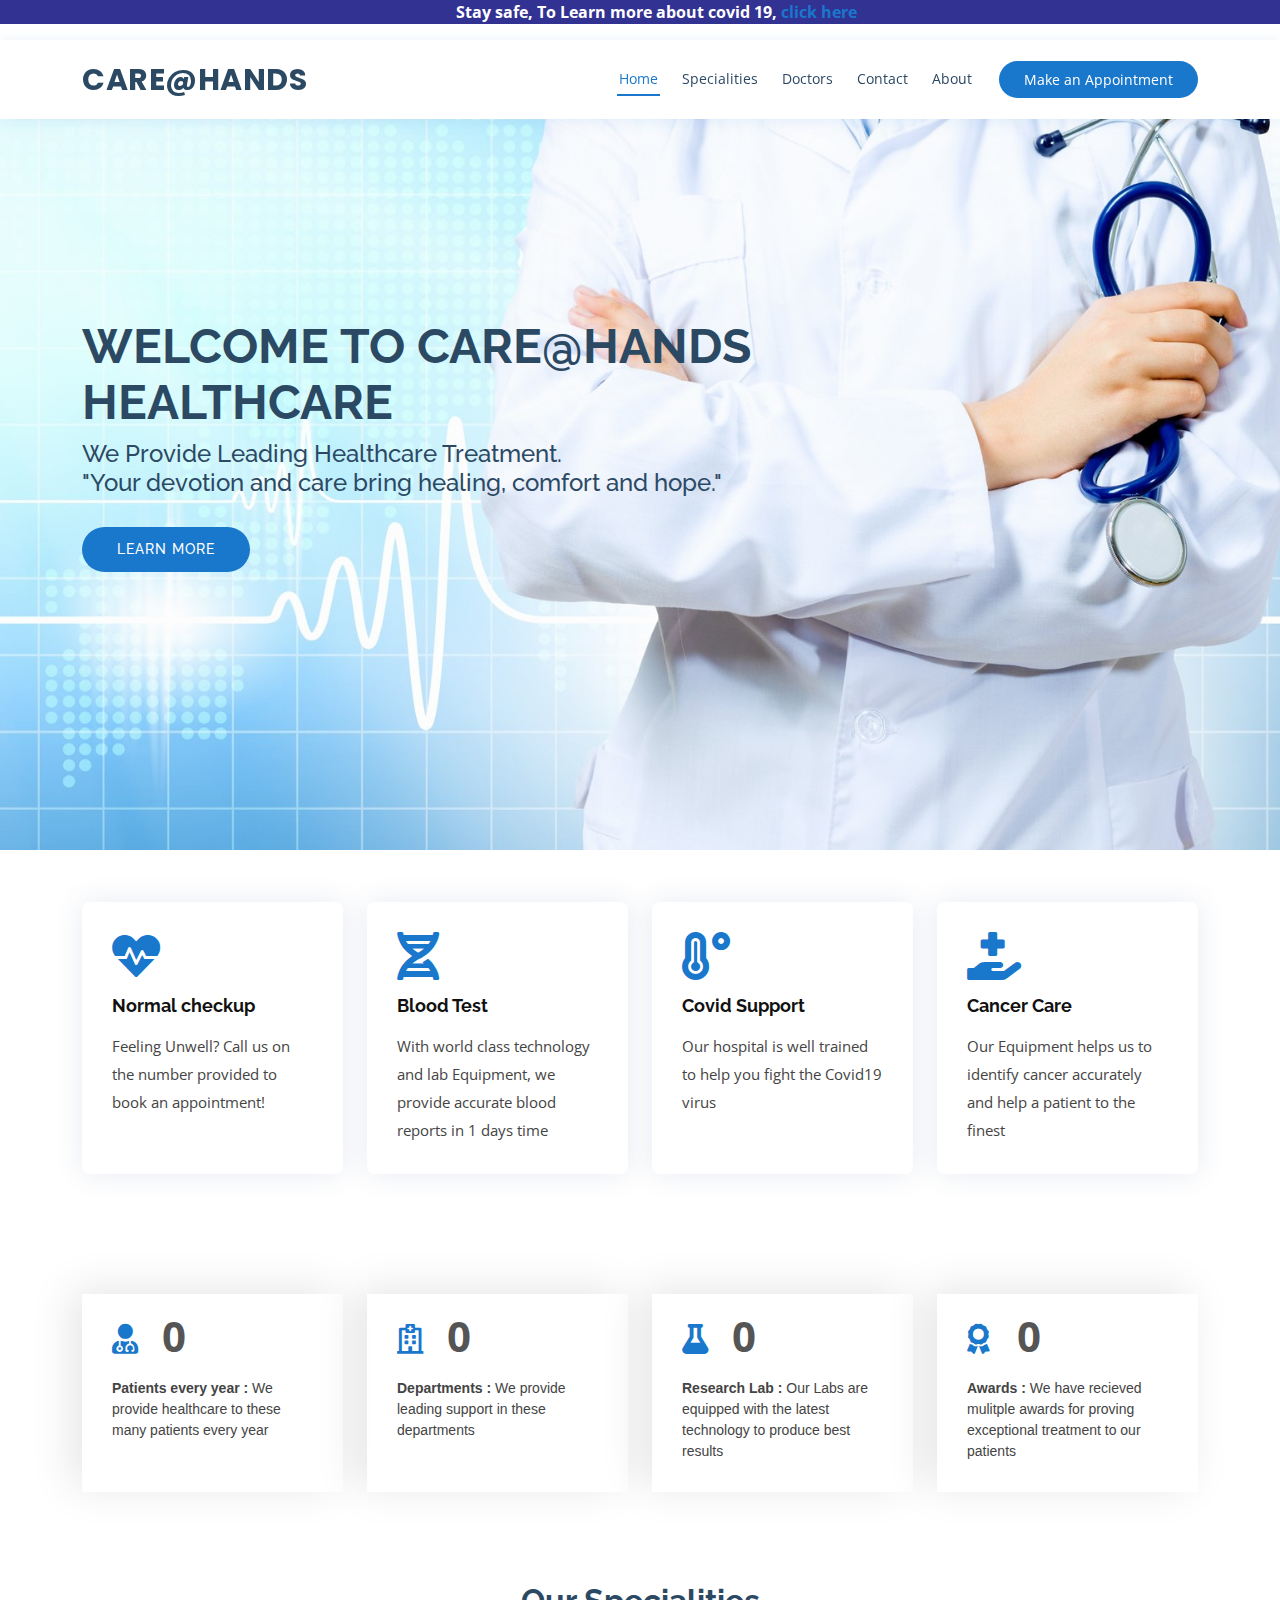
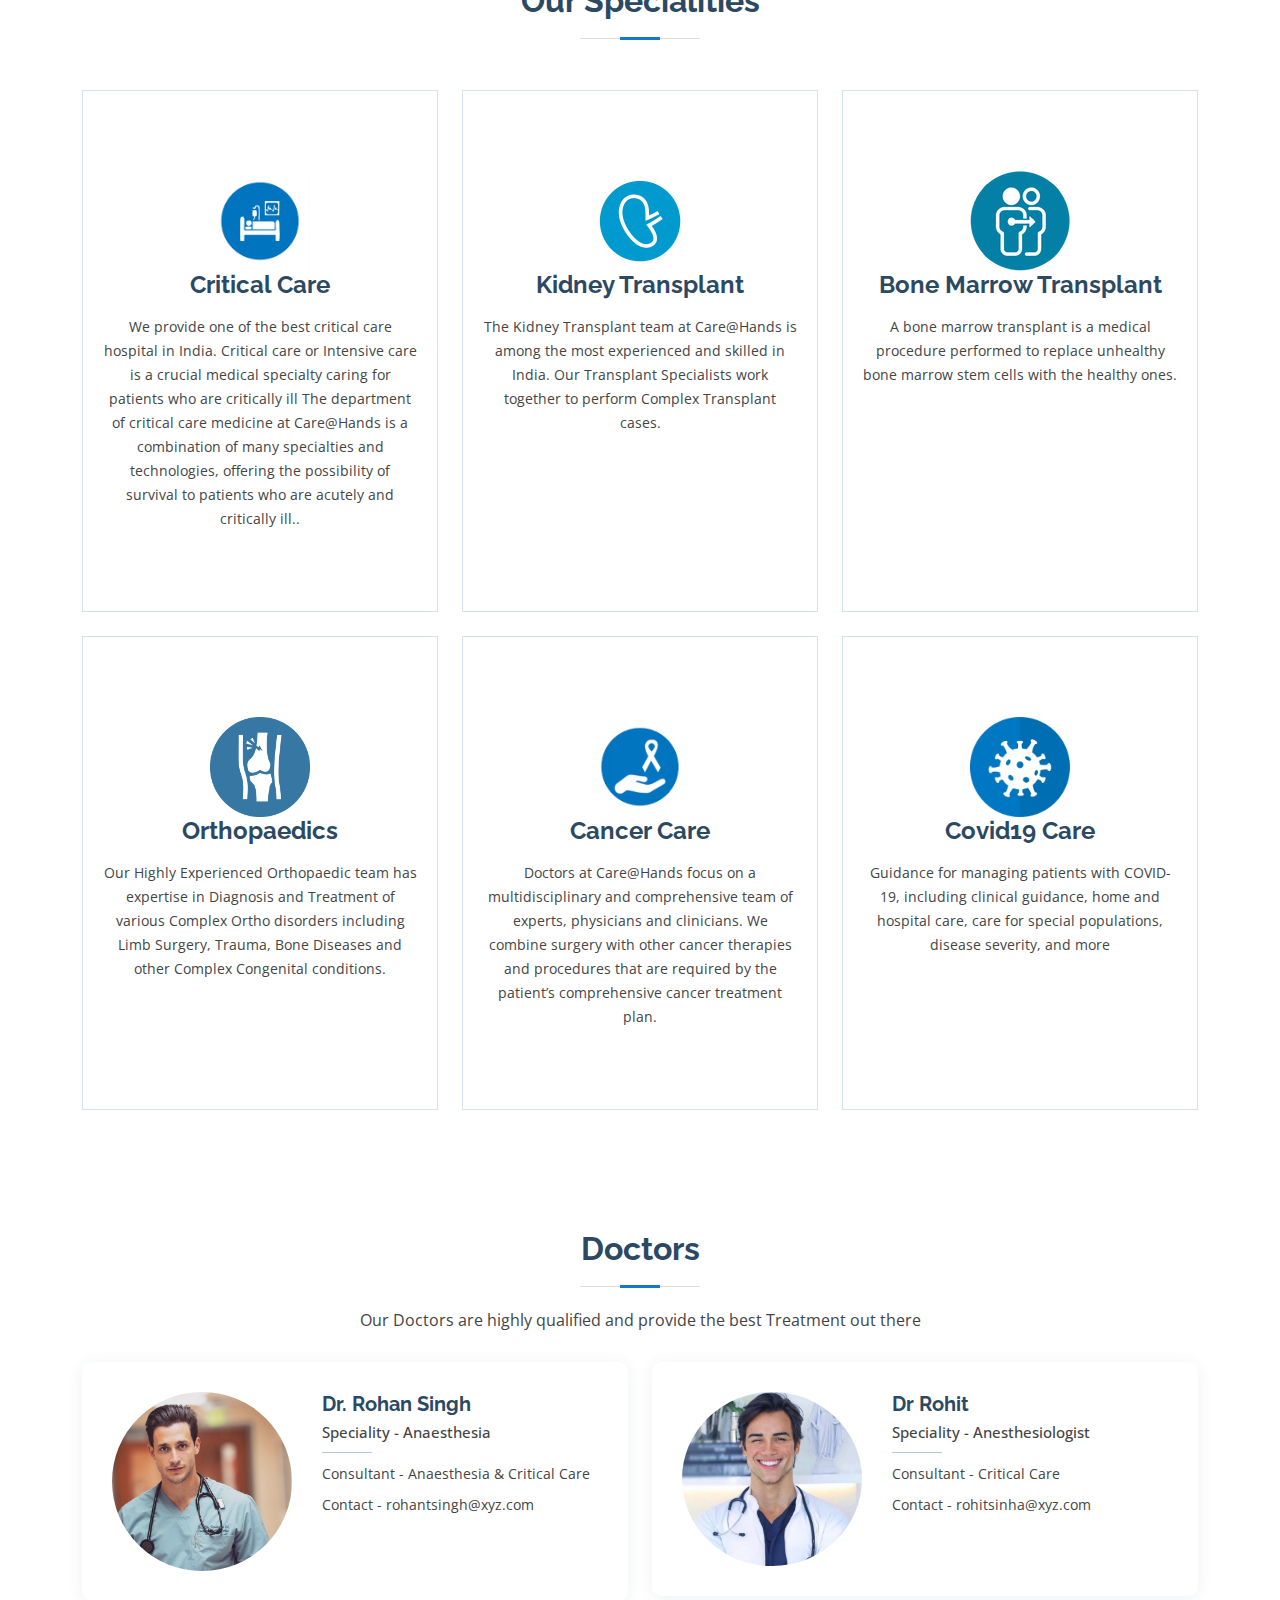
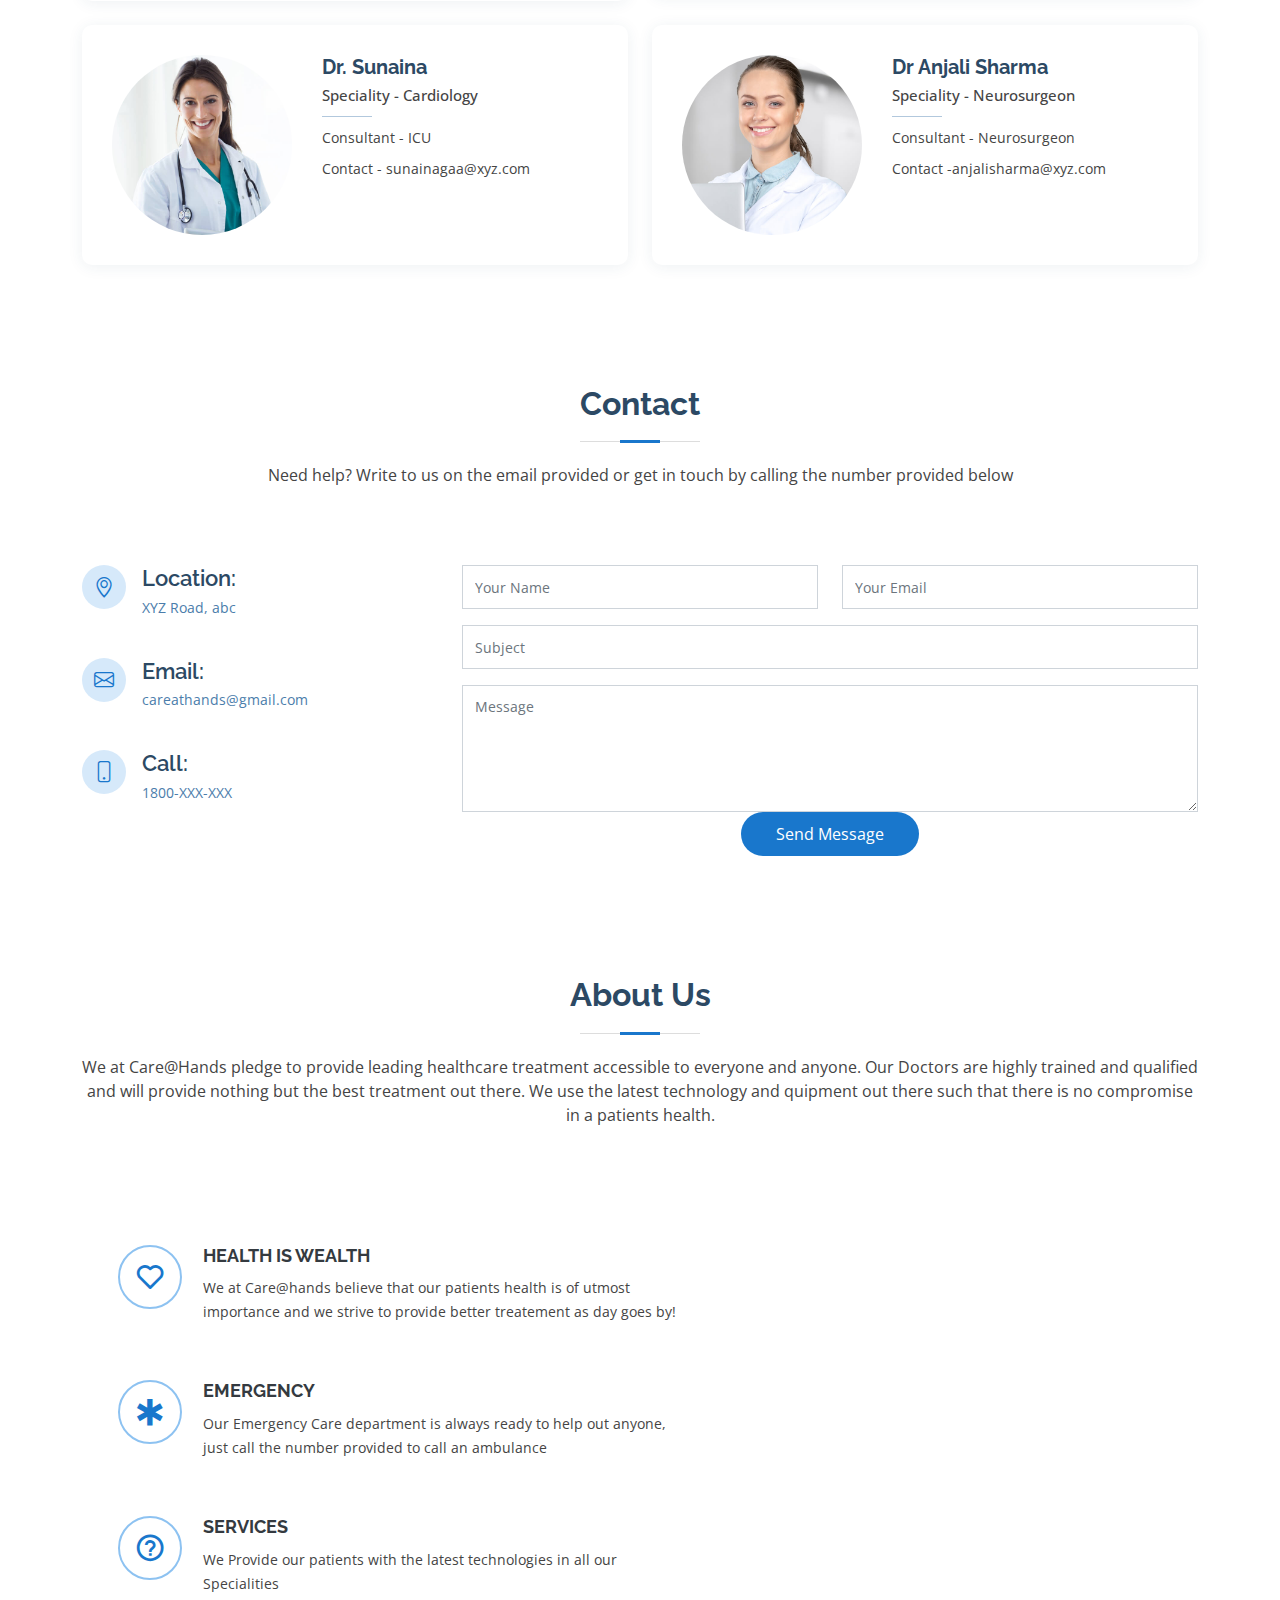
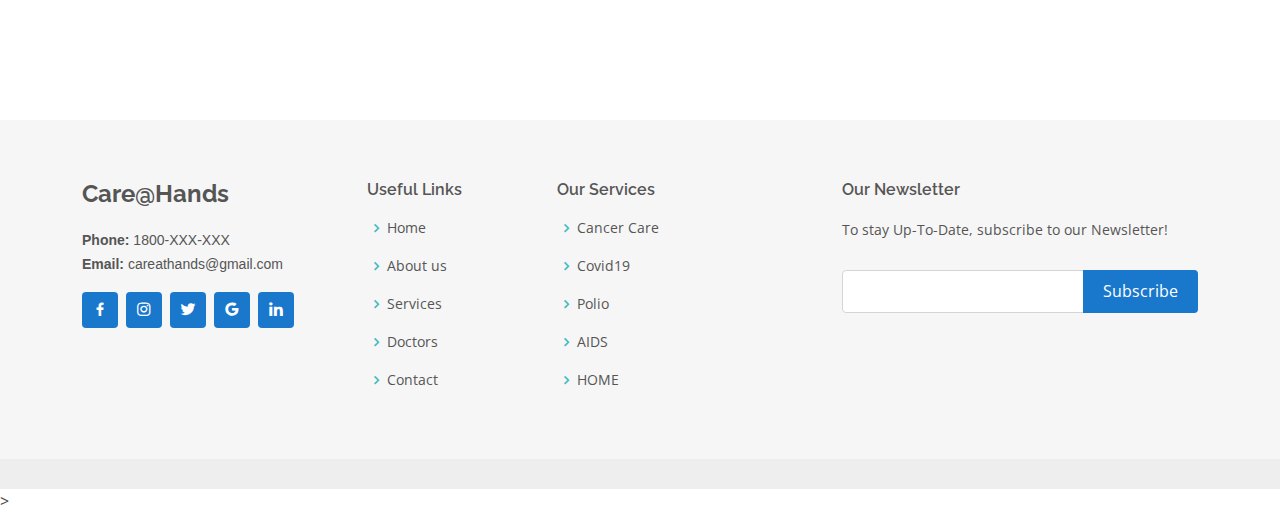
==== index.html @ 5144d8f8 "My Project" ====
<!DOCTYPE html>
<html lang="en">

<head>
  <meta charset="utf-8">
  <meta content="width=device-width, initial-scale=1.0" name="viewport">

  <title>Welcome to Care@Hands</title>
  

 
  <link href="https://fonts.googleapis.com/css?family=Open+Sans:300,300i,400,400i,600,600i,700,700i|Raleway:300,300i,400,400i,500,500i,600,600i,700,700i|Poppins:300,300i,400,400i,500,500i,600,600i,700,700i" rel="stylesheet">

  
  <link href="vendor/animate.css/animate.min.css" rel="stylesheet">
  <link href="vendor/bootstrap/css/bootstrap.min.css" rel="stylesheet">
  <link href="vendor/bootstrap-icons/bootstrap-icons.css" rel="stylesheet">
  <link href="vendor/boxicons/css/boxicons.min.css" rel="stylesheet">
  <link href="vendor/fontawesome-free/css/all.min.css" rel="stylesheet">
  <link href="vendor/glightbox/css/glightbox.min.css" rel="stylesheet">
 
  

  
  <link href="css/style.css" rel="stylesheet">
</head>

<body>

  
  <!-- covd -->
  
  <ul class="covid">
    Stay safe, To Learn more about covid 19, <a href="https://www.who.int/health-topics/coronavirus">click here</a>
  </ul>
  <!-- hd -->
  <header id="header" class="fixed-top">
    <div class="container d-flex align-items-center">

      <h1 class="logo me-auto"><a href="index.html">CARE@HANDS</a></h1>
    
      <nav id="navbar" class="navbar order-last order-lg-0">
        <ul>
          <li><a class="nav-link scrollto active" href="#home">Home</a></li>
          <li><a class="nav-link scrollto" href="#services">Specialities</a></li>
          <li><a class="nav-link scrollto" href="#doctors">Doctors</a></li>       
          <li><a class="nav-link scrollto" href="#contact">Contact</a></li>
          <li><a class="nav-link scrollto" href="#about">About</a></li>
        </ul>
        <i class="bi bi-list mobile-nav-toggle"></i>
      </nav><!-- navbar -->

      <a href="./appointment.html" class="appointment-btn "><span class="d-none d-md-inline">Make an</span> Appointment</a>

    </div>
  </header>
  <!-- hd -->

  <!-- hm -->
  <section id="home" class="d-flex align-items-center">
    <div class="container">
      <h1>Welcome to Care@Hands <br> Healthcare</h1>
      <h2>We Provide Leading Healthcare Treatment.<br>"Your devotion and care bring healing, comfort and hope."</h2>
      <a href="#about" class="btn-get-started scrollto">Learn More</a>
    </div>
  </section>
  <!-- hm -->


  <br><br><br><br><br><br><br><br>
  <main id="main">
    
    <!-- ft -->
    <section id="featured-services" class="featured-services">
      <div class="container" data-aos="fade-up">

        <div class="row">
          <div class="col-md-6 col-lg-3 d-flex align-items-stretch mb-5 mb-lg-0">
            <div class="icon-box" data-aos="fade-up" data-aos-delay="100">
              <div class="icon"><i class="fas fa-heartbeat"></i></div>
              <h4 class="title"><a href=""> Normal checkup</a></h4>
              <p class="description">Feeling Unwell? Call us on the number provided to book an appointment!</p>
            </div>
          </div>

          <div class="col-md-6 col-lg-3 d-flex align-items-stretch mb-5 mb-lg-0">
            <div class="icon-box" data-aos="fade-up" data-aos-delay="400">
              <div class="icon"><i class="fas fa-dna"></i></div>
              <h4 class="title"><a href="">Blood Test</a></h4>
              <p class="description">With world class technology and lab Equipment, we provide accurate blood reports in 1 days time</p>
            </div>
          </div>
          
          <div class="col-md-6 col-lg-3 d-flex align-items-stretch mb-5 mb-lg-0">
            <div class="icon-box" data-aos="fade-up" data-aos-delay="300">
              <div class="icon"><i class="fas fa-temperature-high"></i></div>
              <h4 class="title"><a href="">Covid Support</a></h4>
              <p class="description">Our hospital is well trained to help you fight the Covid19 virus</p>
            </div>
          </div>

          <div class="col-md-6 col-lg-3 d-flex align-items-stretch mb-5 mb-lg-0">
            <div class="icon-box" data-aos="fade-up" data-aos-delay="200">
              <div class="icon"><i class="fas fa-hand-holding-medical"></i></div>
              <h4 class="title"><a href="">Cancer Care</a></h4>
              <p class="description">Our Equipment helps us to identify cancer accurately and help a patient to the finest</p>
            </div>
          </div>

        </div>

      </div>
    </section>
    <!-- ft -->

   
<!-- cnt -->


   <section id="counts" class="counts">
    <div class="container" data-aos="fade-up">

      <div class="row no-gutters">

        <div class="col-lg-3 col-md-6 d-md-flex align-items-md-stretch">
          <div class="count-box">
            <i class="fas fa-user-md"></i>
            <span data-purecounter-start="0" data-purecounter-end="25000" data-purecounter-duration="1" class="purecounter"></span>
            <p><strong>Patients every year :</strong> We provide healthcare to these many patients every year</p>
          </div>
        </div>

        <div class="col-lg-3 col-md-6 d-md-flex align-items-md-stretch">
          <div class="count-box">
            <i class="far fa-hospital"></i>
            <span data-purecounter-start="0" data-purecounter-end="20" data-purecounter-duration="1" class="purecounter"></span>
            <p><strong>Departments :</strong> We provide leading support in these departments</p>
          </div>
        </div>

        <div class="col-lg-3 col-md-6 d-md-flex align-items-md-stretch">
          <div class="count-box">
            <i class="fas fa-flask"></i>
            <span data-purecounter-start="0" data-purecounter-end="23" data-purecounter-duration="1" class="purecounter"></span>
            <p><strong>Research Lab :</strong> Our Labs are equipped with the latest technology to produce best results </p>
          </div>
        </div>

        <div class="col-lg-3 col-md-6 d-md-flex align-items-md-stretch">
          <div class="count-box">
            <i class="fas fa-award"></i>
            <span data-purecounter-start="0" data-purecounter-end="250" data-purecounter-duration="1" class="purecounter"></span>
            <p><strong>Awards :</strong> We have recieved mulitple awards for proving exceptional treatment to our patients</p>
          </div>
        </div>

      </div>

    </div>
  </section>
  <!-- cnt -->

    <!-- srvc -->
    <section id="services" class="services">
      <div class="container">

        <div class="section-title">
          <h2>Our Specialities</h2>
        </div>

        <div class="row">
          <div class="col-lg-4 col-md-6 d-flex align-items-stretch">
            <div class="icon-box">
              
              <img src="./img/homepage/care.png" style="width: 100px ; height: 100px;">
              <h4><a href="">Critical Care</a></h4>
              <p>We provide one of the best critical care hospital in India. 
                Critical care or Intensive care is a crucial medical specialty caring for patients who are critically ill
                The department of critical care medicine at Care@Hands is a combination of many specialties and technologies,
                 offering the possibility of survival to patients who are acutely and critically ill.. </p>
            </div>
          </div>

          <div class="col-lg-4 col-md-6 d-flex align-items-stretch mt-4 mt-md-0">
            <div class="icon-box">
              <img src="./img/homepage/kidney.png" style="width: 100px ; height: 100px;">
              <h4><a href="">Kidney Transplant</a></h4>
              <p>The Kidney Transplant team at Care@Hands is among the most experienced and skilled in India. Our Transplant Specialists work
                 together to perform Complex Transplant cases.

              </p>
            </div>
          </div>

          <div class="col-lg-4 col-md-6 d-flex align-items-stretch mt-4 mt-lg-0">
            <div class="icon-box">
              <img src="./img/homepage/bone-marrow-transplant_0.png" style="width: 100px ; height: 100px;">
              <h4><a href="">Bone Marrow Transplant</a></h4>
              <p>A bone marrow transplant is a medical procedure performed to replace unhealthy bone marrow stem cells with the healthy ones.
                 </p>
            </div>
          </div>

          <div class="col-lg-4 col-md-6 d-flex align-items-stretch mt-4">
            <div class="icon-box">
              <img src="./img/homepage/orthopedic.jpg" style="width: 100px ; height: 100px;">
              <h4><a href="">Orthopaedics</a></h4>
              <p>Our Highly Experienced Orthopaedic team has expertise in Diagnosis and Treatment of various Complex
                 Ortho disorders including Limb Surgery, Trauma, Bone Diseases and other Complex Congenital conditions.</p>
            </div>
          </div>

          <div class="col-lg-4 col-md-6 d-flex align-items-stretch mt-4">
            <div class="icon-box">
              <img src="./img/homepage/cancer.png" style="width: 100px ; height: 100px;">
              <h4><a href="">Cancer Care</a></h4>
              <p>Doctors at Care@Hands focus on a multidisciplinary and comprehensive team of experts, physicians and clinicians. 
                We combine surgery with other cancer therapies and procedures that are required by the patient’s comprehensive cancer treatment plan.</p>
            </div>
          </div>

          <div class="col-lg-4 col-md-6 d-flex align-items-stretch mt-4">
            <div class="icon-box">
              <img src="./img/homepage/COVID-19+icon.png" style="width: 100px ; height: 100px;">
              <h4><a href="">Covid19 Care</a></h4>
              <p>Guidance for managing patients with COVID-19, including clinical guidance, 
                home and hospital care, care for special populations, disease severity, and more</p>
            </div>
          </div>

        </div>

      </div>
    </section>
    <!-- serv -->

    
    

    <!-- dctr -->
    <section id="doctors" class="doctors">
      <div class="container">

        <div class="section-title">
          <h2>Doctors</h2>
          <p>Our Doctors are highly qualified and provide the best Treatment out there</p>
        </div>

        <div class="row">

          <div class="col-lg-6">
            <div class="member d-flex align-items-start">
              <div class="pic"><img src="img/doctors/1.png" class="img-fluid" alt=""></div>
              <div class="member-info">
                <h4>Dr. Rohan Singh</h4>
                <span> Speciality - Anaesthesia</span>
                <p>Consultant - Anaesthesia & Critical Care</p>
                <p>Contact - rohantsingh@xyz.com</p>
                
              </div>
            </div>
          </div>

          <div class="col-lg-6 mt-4 mt-lg-0">
            <div class="member d-flex align-items-start">
              <div class="pic"><img src="img/doctors/2.jpg" class="img-fluid" alt=""></div>
              <div class="member-info">
                <h4>Dr Rohit</h4>
                <span>Speciality - Anesthesiologist</span>
                <p>Consultant - Critical Care</p>
                <p>Contact - rohitsinha@xyz.com</p>
                
              </div>
            </div>
          </div>

          <div class="col-lg-6 mt-4">
            <div class="member d-flex align-items-start">
              <div class="pic"><img src="img/doctors/3.jpg" class="img-fluid" alt=""></div>
              <div class="member-info">
                <h4>Dr. Sunaina</h4>
                <span>Speciality - Cardiology</span>
                <p>Consultant - ICU</p>
                <p>Contact - sunainagaa@xyz.com</p>
                
              </div>
            </div>
          </div>

          <div class="col-lg-6 mt-4">
            <div class="member d-flex align-items-start">
              <div class="pic"><img src="img/doctors/4.jpg" class="img-fluid" alt=""></div>
              <div class="member-info">
                <h4>Dr Anjali Sharma</h4>
                <span>Speciality - Neurosurgeon</span>
                <p>Consultant - Neurosurgeon</p>
                <p>Contact -anjalisharma@xyz.com</p>
                
              </div>
            </div>
          </div>

        </div>

      </div>
    </section>
    <!-- dctr -->

   

    <!-- contact -->
    <section id="contact" class="contact">
      <div class="container">

        <div class="section-title">
          <h2>Contact</h2>
          <p>Need help? 
            Write to us on the email provided or get in touch by calling the number provided below
          </p>
        </div>
      </div>

      
      <div class="container">
        <div class="row mt-5">

          <div class="col-lg-4">
            <div class="info">
              <div class="address">
                <i class="bi bi-geo-alt"></i>
                <h4>Location:</h4>
                <p>XYZ Road, abc</p>
              </div>

              <div class="email">
                <i class="bi bi-envelope"></i>
                <h4>Email:</h4>
                <p>careathands@gmail.com</p>
              </div>

              <div class="phone">
                <i class="bi bi-phone"></i>
                <h4>Call:</h4>
                <p>1800-XXX-XXX</p>
              </div>
            </div>
          </div>

          <div class="col-lg-8 mt-5 mt-lg-0">
            <form action="" role="form" class="php-email-form">
              <div class="row">
                <div class="col-md-6 form-group">
                  <input type="text" name="name" class="form-control" id="name" placeholder="Your Name" required>
                </div>
                <div class="col-md-6 form-group mt-3 mt-md-0">
                  <input type="email" class="form-control" name="email" id="email" placeholder="Your Email" required>
                </div>
              </div>
              <div class="form-group mt-3">
                <input type="text" class="form-control" name="subject" id="subject" placeholder="Subject" required>
              </div>
              <div class="form-group mt-3">
                <textarea class="form-control" name="message" rows="5" placeholder="Message" required></textarea>
              </div>
              <div class="text-center"><button type="submit">Send Message</button></div>
            </form>

          </div>

        </div>

      </div>
    </section>
    <!-- contact -->
<!-- abt -->
 <section id="about" class="about">
  <div class="container" data-aos="fade-up">
    <div class="section-title">
      <h2>About Us</h2>
      <p>We at Care@Hands pledge to provide leading healthcare treatment accessible to everyone and anyone. Our Doctors are highly trained and qualified and will provide 
        nothing but the best treatment out there. We use the latest technology and quipment out there such that there is no compromise in a patients health.</p>
    </div>

<div class="row">

<div class="col-xl-7 col-lg-6 icon-boxes d-flex flex-column align-items-stretch
 justify-content-center py-5 px-lg-5">
        
        <div class="icon-box">
          <div class="icon"><i class="bx bx-heart"></i></div>
          <h4 class="title"><a href="">HEALTH IS WEALTH</a></h4>
          <p class="description">We at Care@hands believe that our patients health is of utmost importance and we strive to provide better treatement as day goes by!</p>
        </div>

        <div class="icon-box">
          <div class="icon"><i class="bx bx-health"></i></div>
          <h4 class="title"><a href="">EMERGENCY</a></h4>
          <p class="description">Our Emergency Care department is always ready to help out anyone, just call the number provided to call an ambulance</p>
        </div>

        <div class="icon-box">
          <div class="icon"><i class="bx bx-help-circle"></i></div>
          <h4 class="title"><a href="">SERVICES </a></h4>
          <p class="description">We Provide our patients with the latest technologies in all our Specialities</p>
        </div>
        
      </div>
    </div>

  </div>
</section>
<!-- abt -->
  </main>
  <!-- main -->

  <!-- ft -->
  <footer id="footer">
    <div class="footer-top">
      <div class="container">
        <div class="row">

          <div class="col-lg-3 col-md-6">
            <div class="footer-info">
              <h3>Care@Hands</h3>
              <p>
                <strong>Phone:</strong> 1800-XXX-XXX<br>
                <strong>Email:</strong> careathands@gmail.com<br>
              </p>
              <div class="social-links mt-3">
                <a href="https://www.facebook.com" class="facebook"><i class="bx bxl-facebook"></i></a>
                <a href="https://www.instagram.com" class="instagram"><i class="bx bxl-instagram"></i></a>
                <a href="https://www.twitter.com" class="twitter"><i class="bx bxl-twitter"></i></a>
                <a href="https://www.google.com" class="google-plus"><i class="bx bxl-google"></i></a>  
                <a href="https://www.linkedin.com" class="linkedin"><i class="bx bxl-linkedin"></i></a>
              </div>
            </div>
          </div>

          <div class="col-lg-2 col-md-6 footer-links">
            <h4>Useful Links</h4>
            <ul>
              <li><i class="bx bx-chevron-right"></i> <a href="#">Home</a></li>
              <li><i class="bx bx-chevron-right"></i> <a href="#about">About us</a></li>
              <li><i class="bx bx-chevron-right"></i> <a href="#services">Services</a></li>
              <li><i class="bx bx-chevron-right"></i> <a href="#doctors">Doctors</a></li>
              <li><i class="bx bx-chevron-right"></i> <a href="#contact">Contact</a></li>
            </ul>
          </div>

          <div class="col-lg-3 col-md-6 footer-links">
            <h4>Our Services</h4>
            <ul>
              <li><i class="bx bx-chevron-right"></i> <a href="./cancer.html">Cancer Care</a></li>
              <li><i class="bx bx-chevron-right"></i> <a href="https://www.cdc.gov/coronavirus/2019-ncov/symptoms-testing/symptoms.html">Covid19</a></li>
              <li><i class="bx bx-chevron-right"></i> <a href="./polio.html">Polio</a></li>
              <li><i class="bx bx-chevron-right"></i> <a href="./aids.html">AIDS</a></li>
              <li><i class="bx bx-chevron-right"></i> <a href="./index.html">HOME</a></li>
            </ul>
          </div>

          <div class="col-lg-4 col-md-6 footer-newsletter">
            <h4>Our Newsletter</h4>
            <p>To stay Up-To-Date, subscribe to our Newsletter! </p>
            <form action="" method="post">
              <input type="email" name="email"><input type="submit" value="Subscribe">
            </form>

          </div>

        </div>
      </div>
    </div>

  </footer>
  
  <!-- ft -->

  <div id="preloader"></div>
  <a href="#" class="back-to-top d-flex align-items-center justify-content-center"><i class="bi bi-arrow-up-short"></i></a>


  
 
  <script src="vendor/bootstrap/js/bootstrap.bundle.min.js"></script>
  <script src="vendor/glightbox/js/glightbox.min.js"></script>
  >
  <script src="vendor/purecounter/purecounter.js"></script>
 

  
  <script src="js/main.js"></script>

</body>

</html>
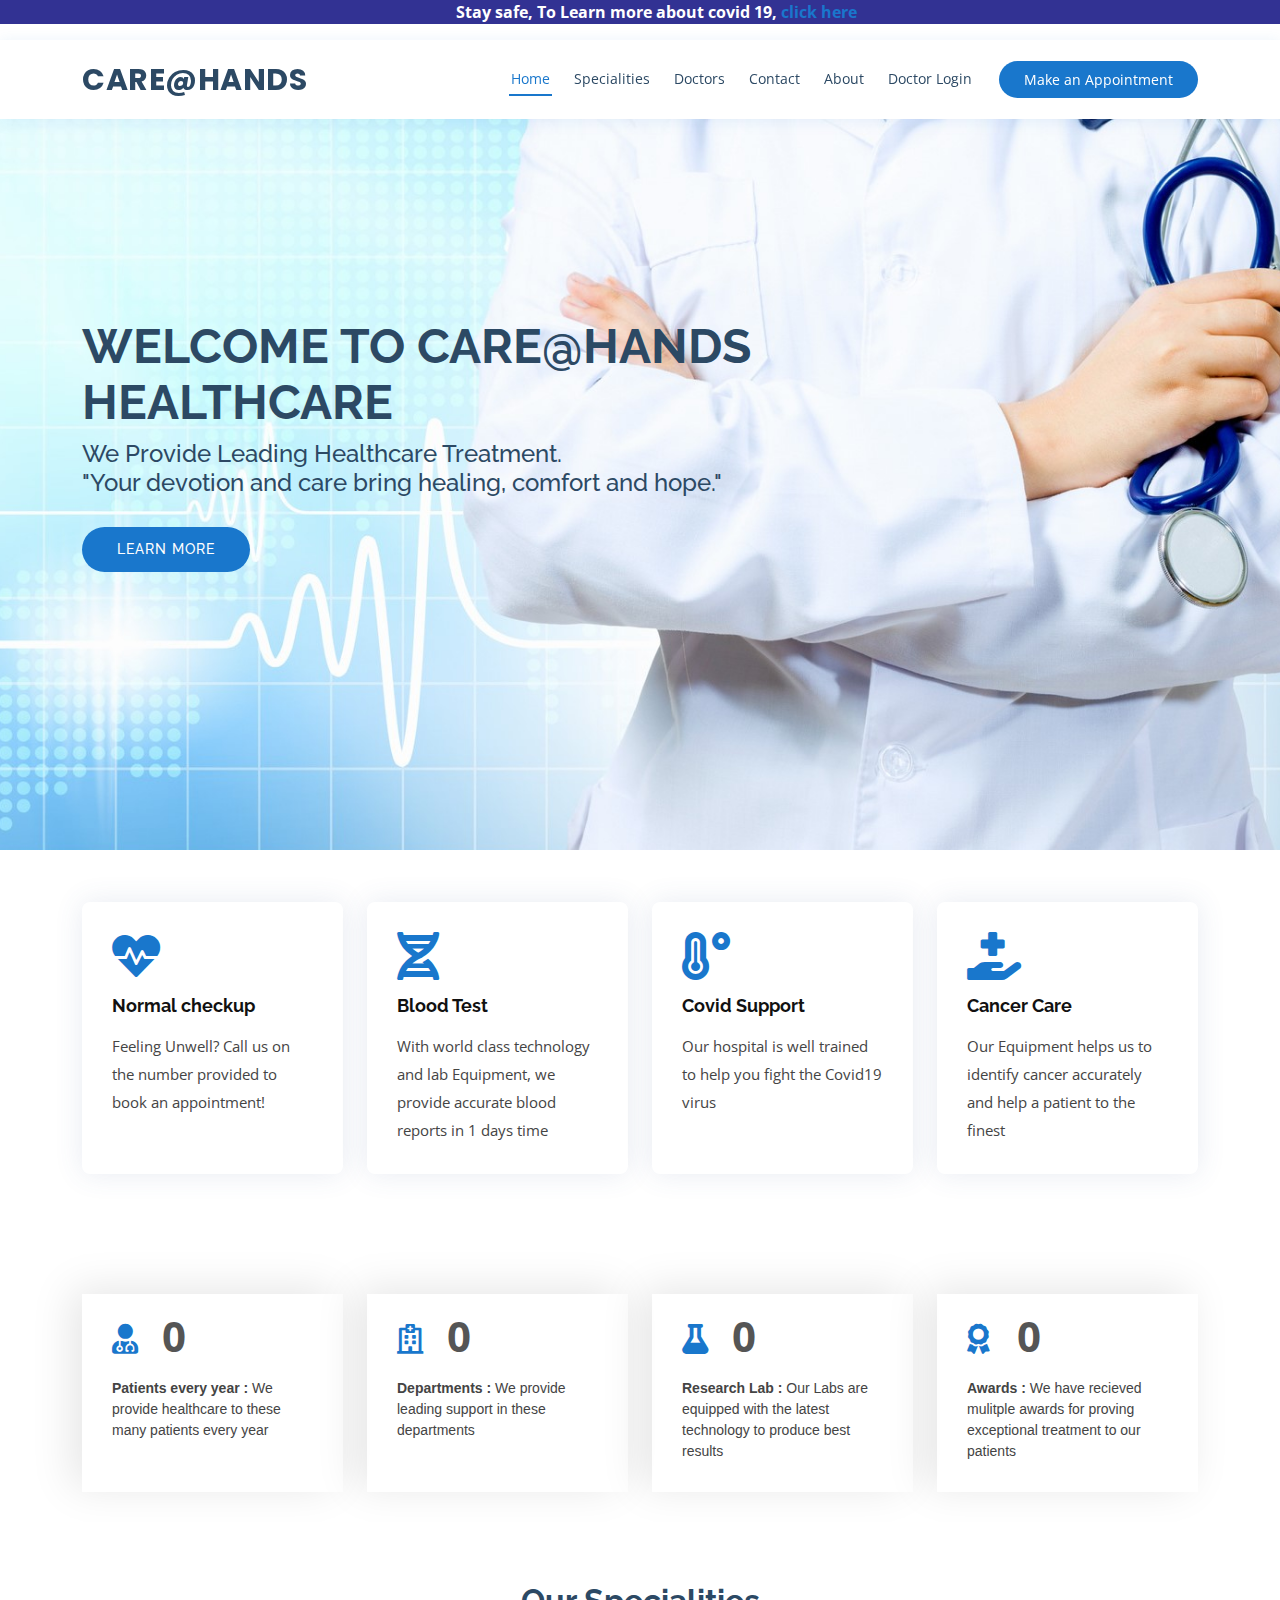
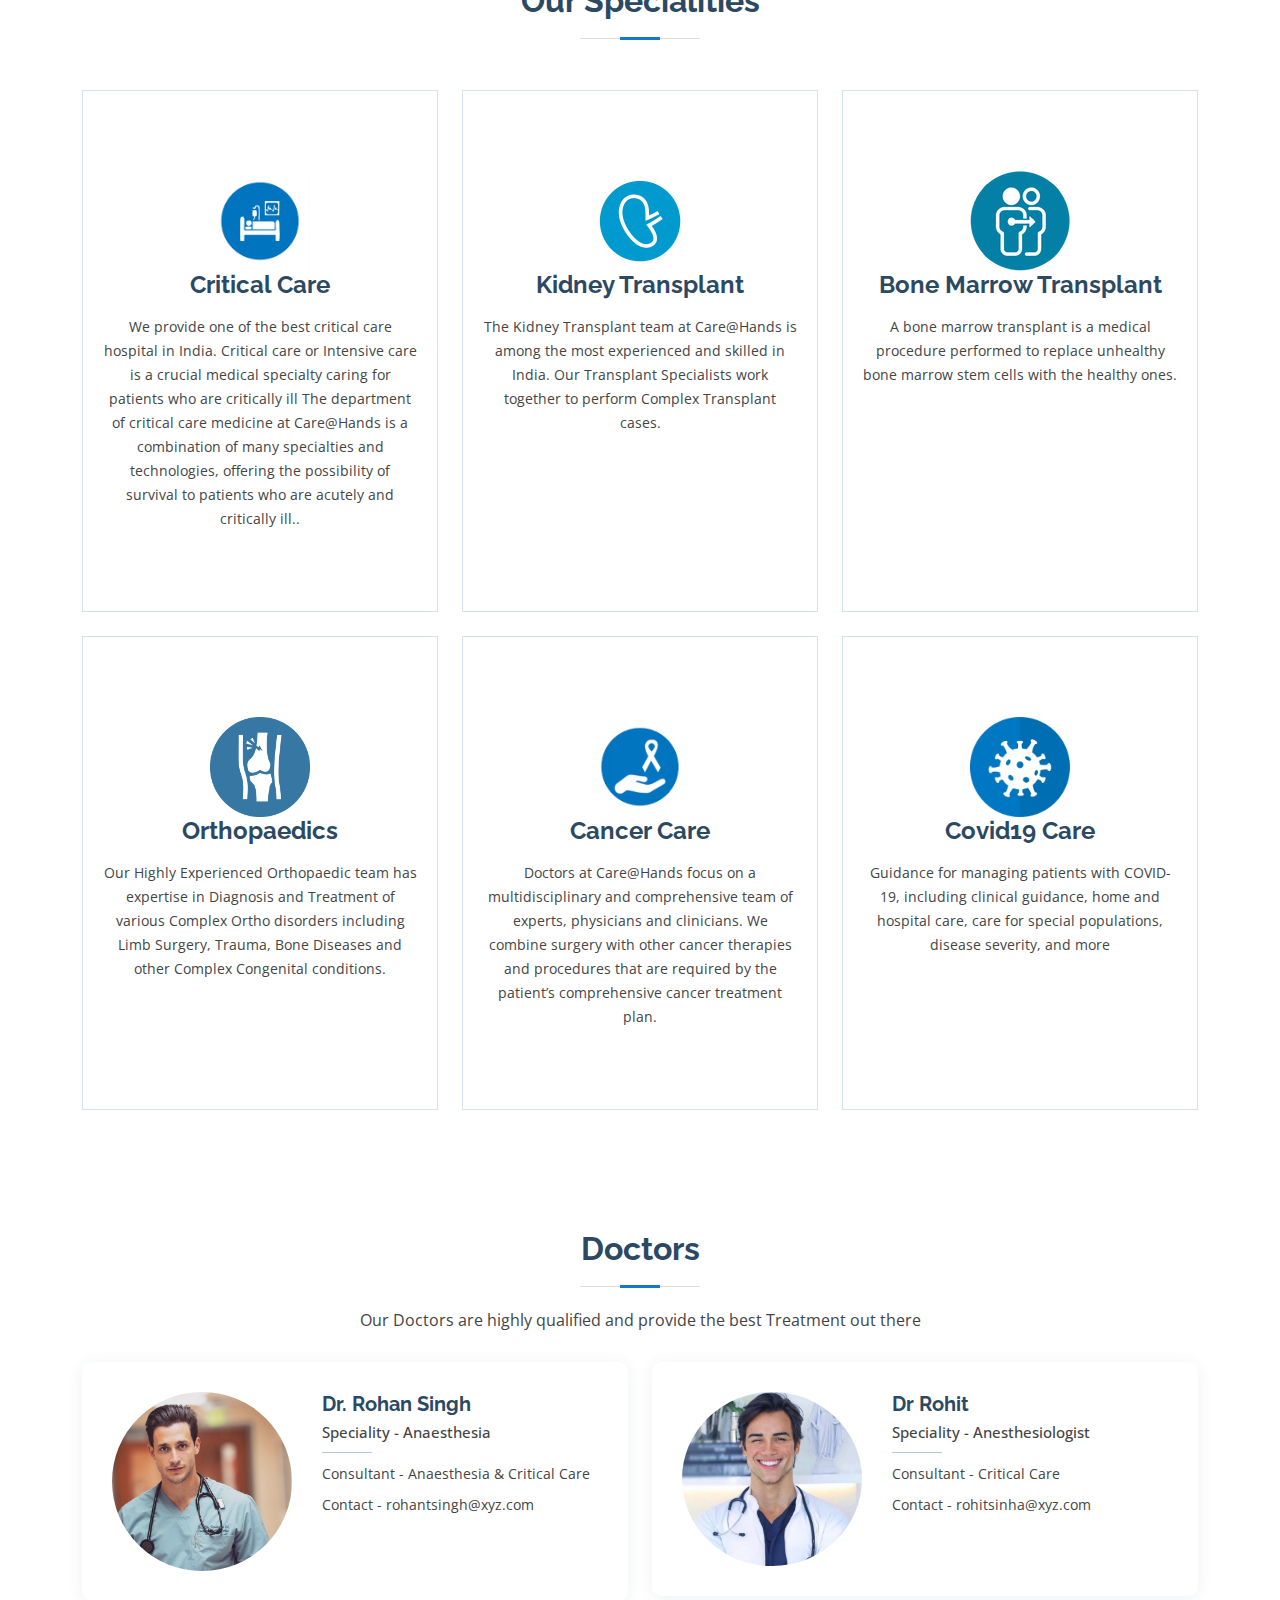
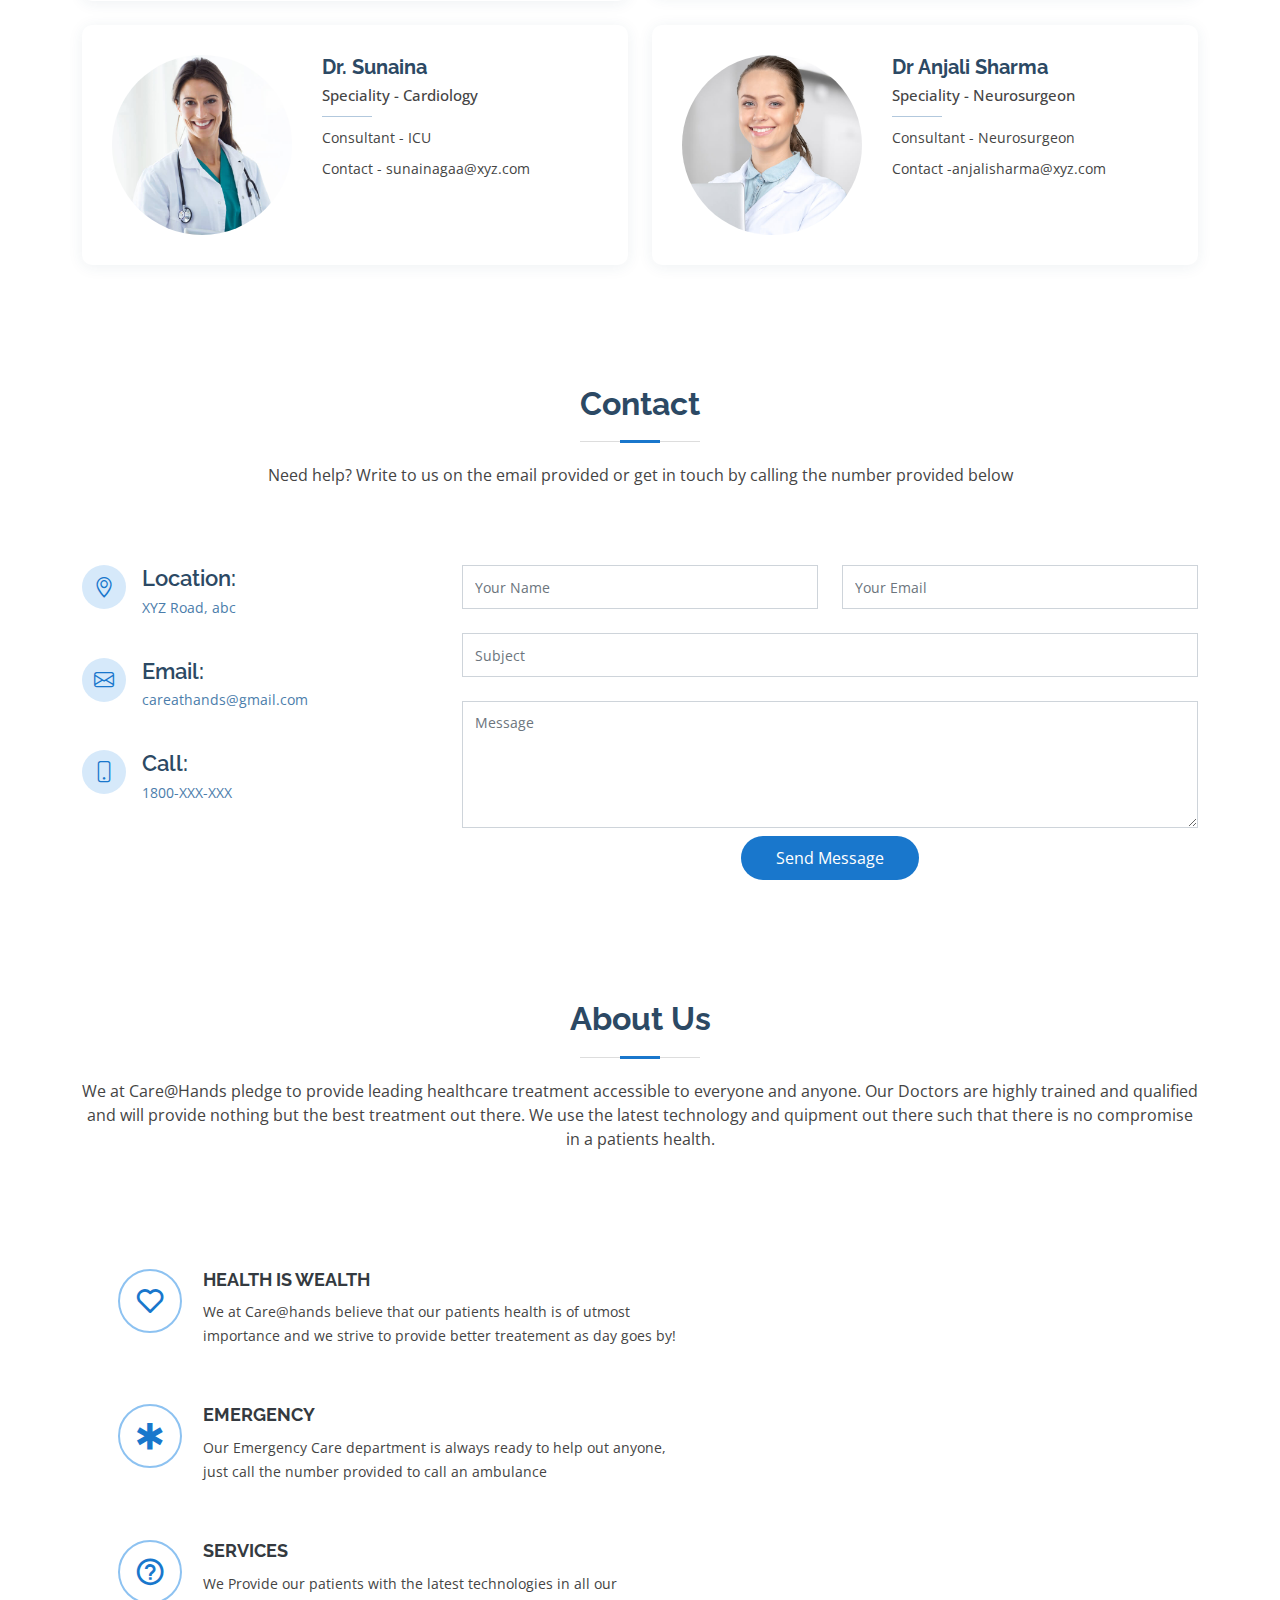
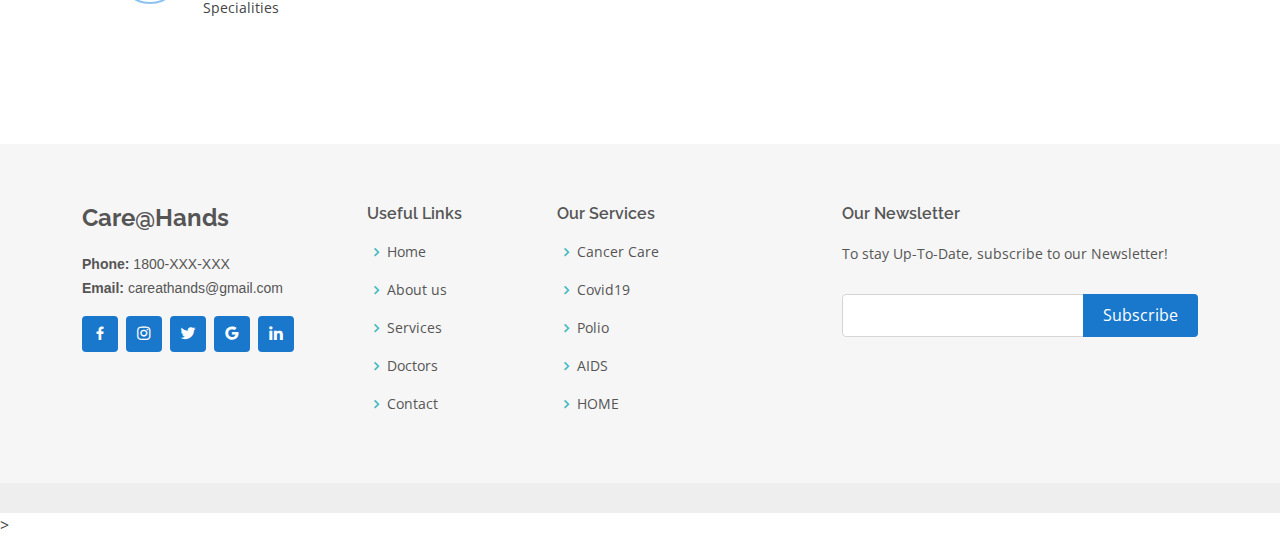
==== commit 5c82b9c0: "Update" ====
--- a/index.html
+++ b/index.html
@@ -46,6 +46,7 @@
           <li><a class="nav-link scrollto" href="#doctors">Doctors</a></li>       
           <li><a class="nav-link scrollto" href="#contact">Contact</a></li>
           <li><a class="nav-link scrollto" href="#about">About</a></li>
+          <li><a  href="./loginpage.html">Doctor Login</a></li>
         </ul>
         <i class="bi bi-list mobile-nav-toggle"></i>
       </nav><!-- navbar -->
--- a/css/style.css
+++ b/css/style.css
@@ -349,6 +349,36 @@
   background: #3fbbc0;
 }
 
+@media (min-width: 1024px) {
+  #home {
+    background-attachment: fixed;
+  }
+}
+
+@media (max-width: 992px) {
+  #home {
+    margin-bottom: 0;
+    height: 100vh;
+  }
+  #home .container {
+    padding-bottom: 63px;
+  }
+  #home h1 {
+    font-size: 28px;
+    line-height: 36px;
+  }
+  #home h2 {
+    font-size: 18px;
+    line-height: 24px;
+    margin-bottom: 30px;
+  }
+}
+
+@media (max-height: 600px) {
+  #home {
+    height: 110vh;
+  }
+}
 
 
 /*featured*/
@@ -481,8 +511,74 @@
   font-size: 14px;
 }
 
-
-
+.about .video-box {
+  background: url("../img/about.jpg") center center no-repeat;
+  background-size: cover;
+  min-height: 500px;
+}
+
+.about .play-btn {
+  width: 94px;
+  height: 94px;
+  background: radial-gradient(#1977cc 50%, rgba(25, 119, 204, 0.4) 52%);
+  border-radius: 50%;
+  display: block;
+  position: absolute;
+  left: calc(50% - 47px);
+  top: calc(50% - 47px);
+  overflow: hidden;
+}
+
+.about .play-btn::after {
+  content: '';
+  position: absolute;
+  left: 50%;
+  top: 50%;
+  transform: translateX(-40%) translateY(-50%);
+  width: 0;
+  height: 0;
+  border-top: 10px solid transparent;
+  border-bottom: 10px solid transparent;
+  border-left: 15px solid #fff;
+  z-index: 100;
+  transition: all 400ms cubic-bezier(0.55, 0.055, 0.675, 0.19);
+}
+
+.about .play-btn::before {
+  content: '';
+  position: absolute;
+  width: 120px;
+  height: 120px;
+  opacity: 1;
+  border-radius: 50%;
+  border: 5px solid rgba(25, 119, 204, 0.7);
+  top: -15%;
+  left: -15%;
+  background: rgba(198, 16, 0, 0);
+}
+
+.about .play-btn:hover::after {
+  border-left: 15px solid #1977cc;
+  transform: scale(20);
+}
+
+.about .play-btn:hover::before {
+  content: '';
+  position: absolute;
+  left: 50%;
+  top: 50%;
+  transform: translateX(-40%) translateY(-50%);
+  width: 0;
+  height: 0;
+  border: none;
+  border-top: 10px solid transparent;
+  border-bottom: 10px solid transparent;
+  border-left: 15px solid #fff;
+  z-index: 200;
+  -webkit-animation: none;
+  animation: none;
+  border-radius: 0;
+}
 
 
 /*counter*/
@@ -794,9 +890,9 @@
   background: #fff;
 }
 
-/* .contact .php-email-form .form-group {
+.contact .php-email-form .form-group {
   padding-bottom: 8px;
-} */
+}
 
 .contact .php-email-form input, .contact .php-email-form textarea {
   border-radius: 0;
